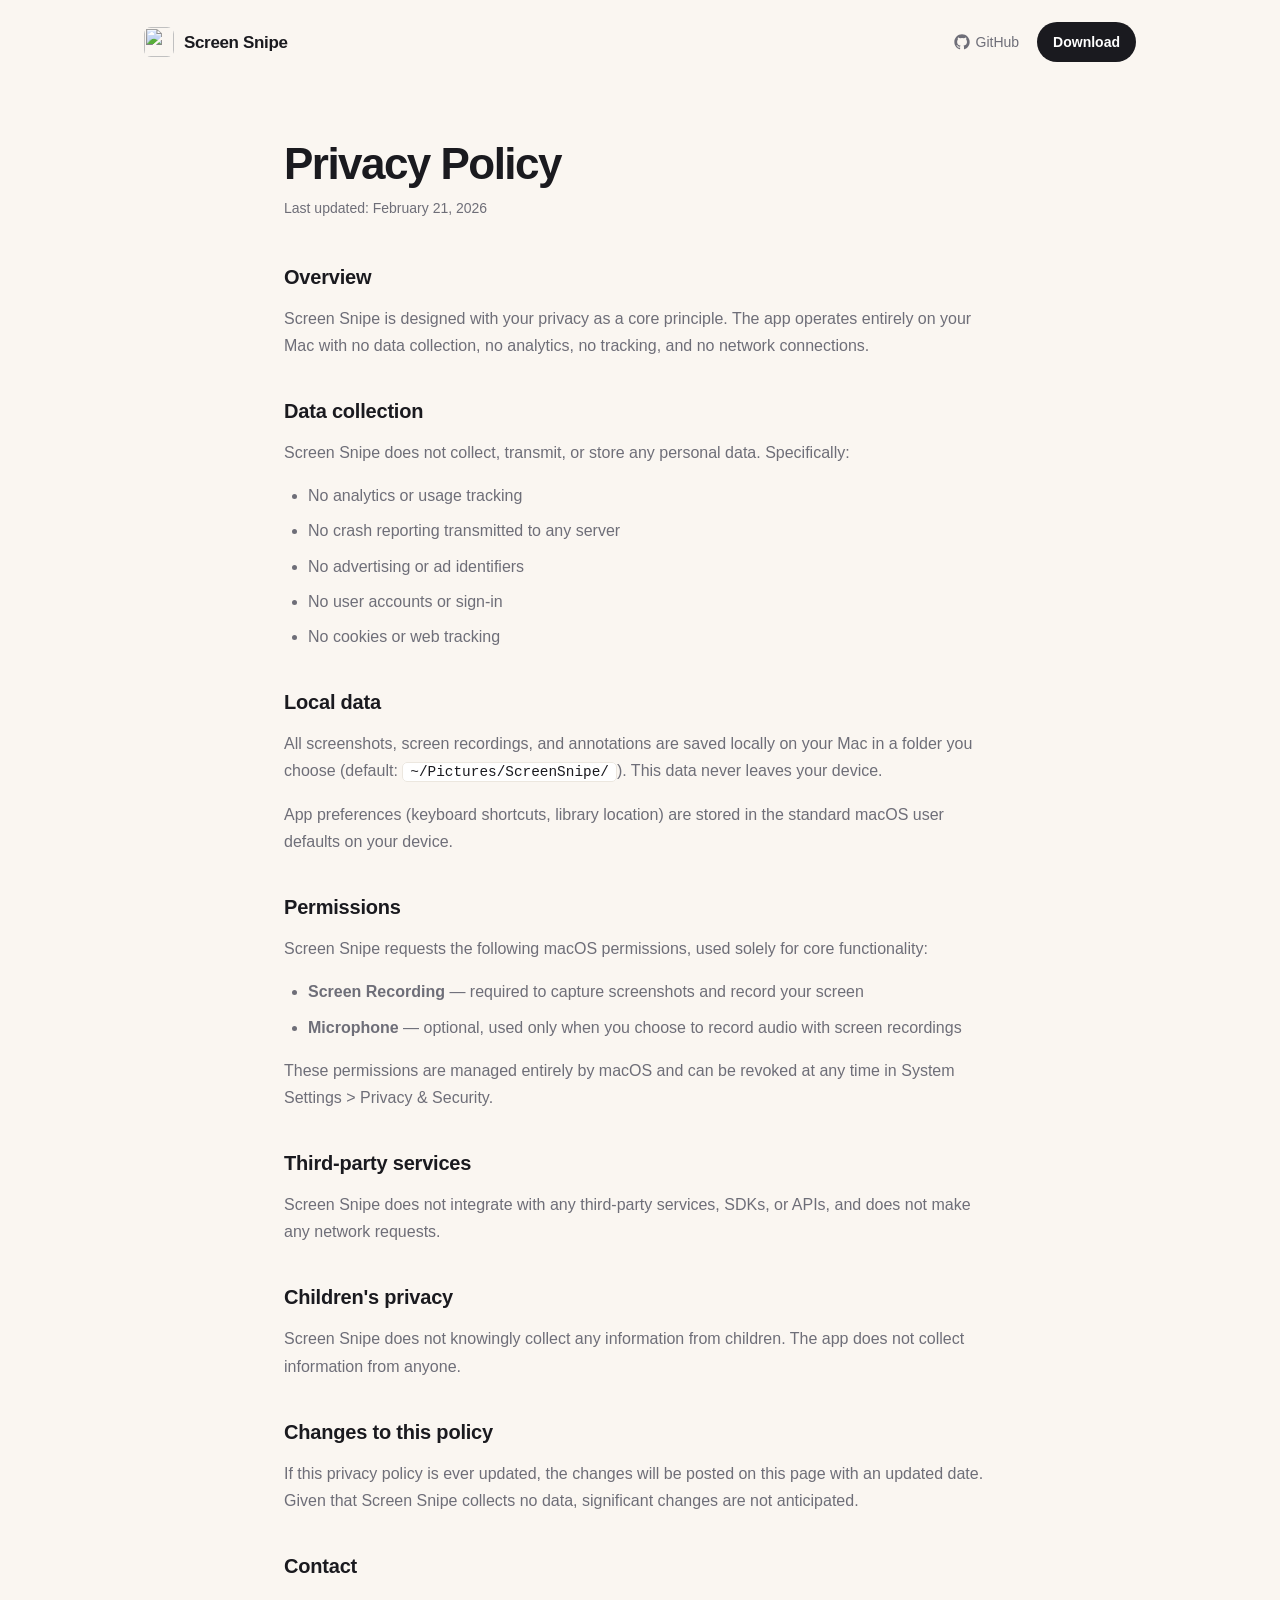
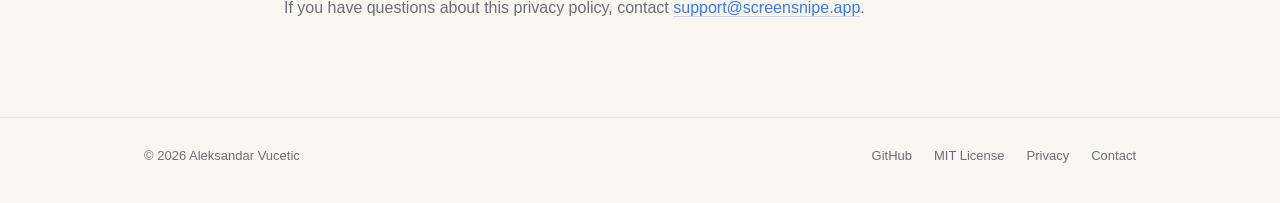
==== docs/privacy.html @ 2110d888 "initial commit" ====
<!DOCTYPE html>
<html lang="en">
<head>
    <meta charset="UTF-8">
    <meta name="viewport" content="width=device-width, initial-scale=1.0">
    <title>Privacy Policy — Screen Snipe</title>
    <meta name="description" content="Screen Snipe privacy policy. No data collection, no analytics, no tracking. Everything stays on your Mac.">
    <meta name="robots" content="index, follow">
    <link rel="canonical" href="https://screensnipe.app/privacy">
    <meta property="og:type" content="website">
    <meta property="og:title" content="Privacy Policy — Screen Snipe">
    <meta property="og:description" content="Screen Snipe privacy policy. No data collection, no analytics, no tracking.">
    <meta property="og:url" content="https://screensnipe.app/privacy">
    <meta name="theme-color" content="#FAF6F1">
    <link rel="icon" type="image/png" href="/favicon.png">
    <link rel="apple-touch-icon" href="/apple-touch-icon.png">
    <style>
        *, *::before, *::after {
            margin: 0;
            padding: 0;
            box-sizing: border-box;
        }

        :root {
            --bg: #FAF6F1;
            --surface: #FFFFFF;
            --text: #1A1A1F;
            --text-muted: #6E6E78;
            --accent: #3B7AED;
            --accent-dark: #2563EB;
            --border: #ECE7DF;
        }

        body {
            font-family: "Inter", -apple-system, BlinkMacSystemFont, "SF Pro Text", "Helvetica Neue", sans-serif;
            background: var(--bg);
            color: var(--text);
            line-height: 1.6;
            -webkit-font-smoothing: antialiased;
            -moz-osx-font-smoothing: grayscale;
        }

        :focus-visible {
            outline: 2px solid var(--accent);
            outline-offset: 3px;
            border-radius: 4px;
        }

        a { color: inherit; }

        .container {
            max-width: 760px;
            margin: 0 auto;
            padding: 0 24px;
        }

        .container-wide {
            max-width: 1040px;
            margin: 0 auto;
            padding: 0 24px;
        }

        header {
            padding: 22px 0;
        }

        header .container-wide {
            display: flex;
            align-items: center;
            justify-content: space-between;
            gap: 12px;
        }

        .logo {
            display: flex;
            align-items: center;
            gap: 10px;
            font-size: 1.0625rem;
            font-weight: 700;
            letter-spacing: -0.02em;
            color: var(--text);
            text-decoration: none;
        }

        .logo img {
            width: 30px;
            height: 30px;
            border-radius: 7px;
        }

        .header-nav {
            display: flex;
            align-items: center;
            gap: 4px;
        }

        .header-link {
            display: inline-flex;
            align-items: center;
            gap: 6px;
            padding: 8px 14px;
            font-size: 0.875rem;
            font-weight: 500;
            color: var(--text-muted);
            background: transparent;
            border-radius: 999px;
            text-decoration: none;
            transition: color 0.15s, background 0.15s;
        }

        .header-link:hover {
            color: var(--text);
            background: rgba(26,26,31,0.05);
        }

        .header-link svg { width: 16px; height: 16px; }

        .header-cta {
            display: inline-flex;
            align-items: center;
            padding: 9px 16px;
            font-size: 0.875rem;
            font-weight: 600;
            color: #fff;
            background: var(--text);
            border-radius: 999px;
            text-decoration: none;
            transition: background 0.15s, transform 0.1s;
        }

        .header-cta:hover { background: #2d2d35; }
        .header-cta:active { transform: translateY(1px); }

        .content {
            padding: 56px 0 80px;
        }

        .content h1 {
            font-size: clamp(2rem, 4vw, 2.75rem);
            font-weight: 800;
            letter-spacing: -0.035em;
            line-height: 1.1;
            margin-bottom: 8px;
        }

        .content .last-updated {
            font-size: 0.875rem;
            color: var(--text-muted);
            margin-bottom: 40px;
        }

        .content h2 {
            font-size: 1.25rem;
            font-weight: 700;
            letter-spacing: -0.01em;
            margin-top: 36px;
            margin-bottom: 12px;
        }

        .content p {
            font-size: 1rem;
            color: var(--text-muted);
            margin-bottom: 16px;
            line-height: 1.7;
        }

        .content ul {
            color: var(--text-muted);
            margin-bottom: 16px;
            padding-left: 24px;
        }

        .content li {
            margin-bottom: 8px;
            line-height: 1.7;
        }

        .content a {
            color: var(--accent);
            text-decoration: none;
            border-bottom: 1px solid rgba(59, 122, 237, 0.3);
        }

        .content a:hover {
            color: var(--accent-dark);
            border-bottom-color: var(--accent-dark);
        }

        .content code {
            background: var(--surface);
            border: 1px solid var(--border);
            border-radius: 5px;
            padding: 1px 7px;
            font-size: 0.9em;
            font-family: ui-monospace, SFMono-Regular, "SF Mono", Menlo, monospace;
            color: var(--text);
        }

        footer {
            padding: 28px 0 36px;
            border-top: 1px solid var(--border);
        }

        footer .container-wide {
            display: flex;
            align-items: center;
            justify-content: space-between;
            gap: 16px;
            flex-wrap: wrap;
        }

        footer p {
            font-size: 0.8125rem;
            color: var(--text-muted);
        }

        footer nav {
            display: flex;
            gap: 22px;
            align-items: center;
        }

        footer a {
            font-size: 0.8125rem;
            color: var(--text-muted);
            text-decoration: none;
            transition: color 0.15s;
        }

        footer a:hover { color: var(--text); }

        @media (max-width: 640px) {
            .content { padding: 40px 0 56px; }
            footer .container-wide { flex-direction: column; gap: 14px; }
            footer nav { flex-wrap: wrap; justify-content: center; gap: 16px; }
        }
    </style>
</head>
<body>
    <header>
        <div class="container-wide">
            <a href="/" class="logo">
                <img src="/apple-touch-icon.png" alt="" width="30" height="30">
                Screen Snipe
            </a>
            <div class="header-nav">
                <a href="https://github.com/vucetica/screensnipe" class="header-link" rel="noopener">
                    <svg viewBox="0 0 24 24" fill="currentColor" aria-hidden="true"><path d="M12 .5C5.65.5.5 5.65.5 12c0 5.08 3.29 9.39 7.86 10.91.58.1.79-.25.79-.55v-2.05c-3.2.7-3.87-1.36-3.87-1.36-.52-1.33-1.28-1.69-1.28-1.69-1.04-.71.08-.7.08-.7 1.16.08 1.77 1.19 1.77 1.19 1.03 1.76 2.7 1.25 3.36.96.1-.74.4-1.25.73-1.54-2.55-.29-5.24-1.28-5.24-5.7 0-1.26.45-2.29 1.19-3.1-.12-.29-.52-1.46.11-3.05 0 0 .97-.31 3.18 1.18a11.04 11.04 0 0 1 5.79 0c2.21-1.49 3.18-1.18 3.18-1.18.63 1.59.23 2.76.11 3.05.74.81 1.19 1.84 1.19 3.1 0 4.43-2.7 5.4-5.27 5.69.41.36.78 1.06.78 2.13v3.16c0 .31.21.66.8.55C20.21 21.39 23.5 17.08 23.5 12 23.5 5.65 18.35.5 12 .5Z"/></svg>
                    GitHub
                </a>
                <a href="/#download" class="header-cta">Download</a>
            </div>
        </div>
    </header>

    <main class="content">
        <div class="container">
            <h1>Privacy Policy</h1>
            <p class="last-updated">Last updated: February 21, 2026</p>

            <h2>Overview</h2>
            <p>Screen Snipe is designed with your privacy as a core principle. The app operates entirely on your Mac with no data collection, no analytics, no tracking, and no network connections.</p>

            <h2>Data collection</h2>
            <p>Screen Snipe does not collect, transmit, or store any personal data. Specifically:</p>
            <ul>
                <li>No analytics or usage tracking</li>
                <li>No crash reporting transmitted to any server</li>
                <li>No advertising or ad identifiers</li>
                <li>No user accounts or sign-in</li>
                <li>No cookies or web tracking</li>
            </ul>

            <h2>Local data</h2>
            <p>All screenshots, screen recordings, and annotations are saved locally on your Mac in a folder you choose (default: <code>~/Pictures/ScreenSnipe/</code>). This data never leaves your device.</p>
            <p>App preferences (keyboard shortcuts, library location) are stored in the standard macOS user defaults on your device.</p>

            <h2>Permissions</h2>
            <p>Screen Snipe requests the following macOS permissions, used solely for core functionality:</p>
            <ul>
                <li><strong>Screen Recording</strong> — required to capture screenshots and record your screen</li>
                <li><strong>Microphone</strong> — optional, used only when you choose to record audio with screen recordings</li>
            </ul>
            <p>These permissions are managed entirely by macOS and can be revoked at any time in System Settings &gt; Privacy &amp; Security.</p>

            <h2>Third-party services</h2>
            <p>Screen Snipe does not integrate with any third-party services, SDKs, or APIs, and does not make any network requests.</p>

            <h2>Children's privacy</h2>
            <p>Screen Snipe does not knowingly collect any information from children. The app does not collect information from anyone.</p>

            <h2>Changes to this policy</h2>
            <p>If this privacy policy is ever updated, the changes will be posted on this page with an updated date. Given that Screen Snipe collects no data, significant changes are not anticipated.</p>

            <h2>Contact</h2>
            <p>If you have questions about this privacy policy, contact <a href="#" id="privacy-contact">support@screensnipe.app</a>.</p>
        </div>
    </main>

    <footer>
        <div class="container-wide">
            <p>© 2026 Aleksandar Vucetic</p>
            <nav>
                <a href="https://github.com/vucetica/screensnipe" rel="noopener">GitHub</a>
                <a href="https://github.com/vucetica/screensnipe/blob/main/LICENSE" rel="noopener">MIT License</a>
                <a href="/privacy">Privacy</a>
                <a href="#" id="contact-link">Contact</a>
            </nav>
        </div>
    </footer>

    <script>
    function setupMailto(id) {
        var el = document.getElementById(id);
        if (!el) return;
        el.addEventListener('click', function(e) {
            e.preventDefault();
            var u = 'support';
            var d = 'screensnipe.app';
            window.location.href = 'mailto:' + u + '@' + d;
        });
    }
    setupMailto('privacy-contact');
    setupMailto('contact-link');
    </script>
</body>
</html>
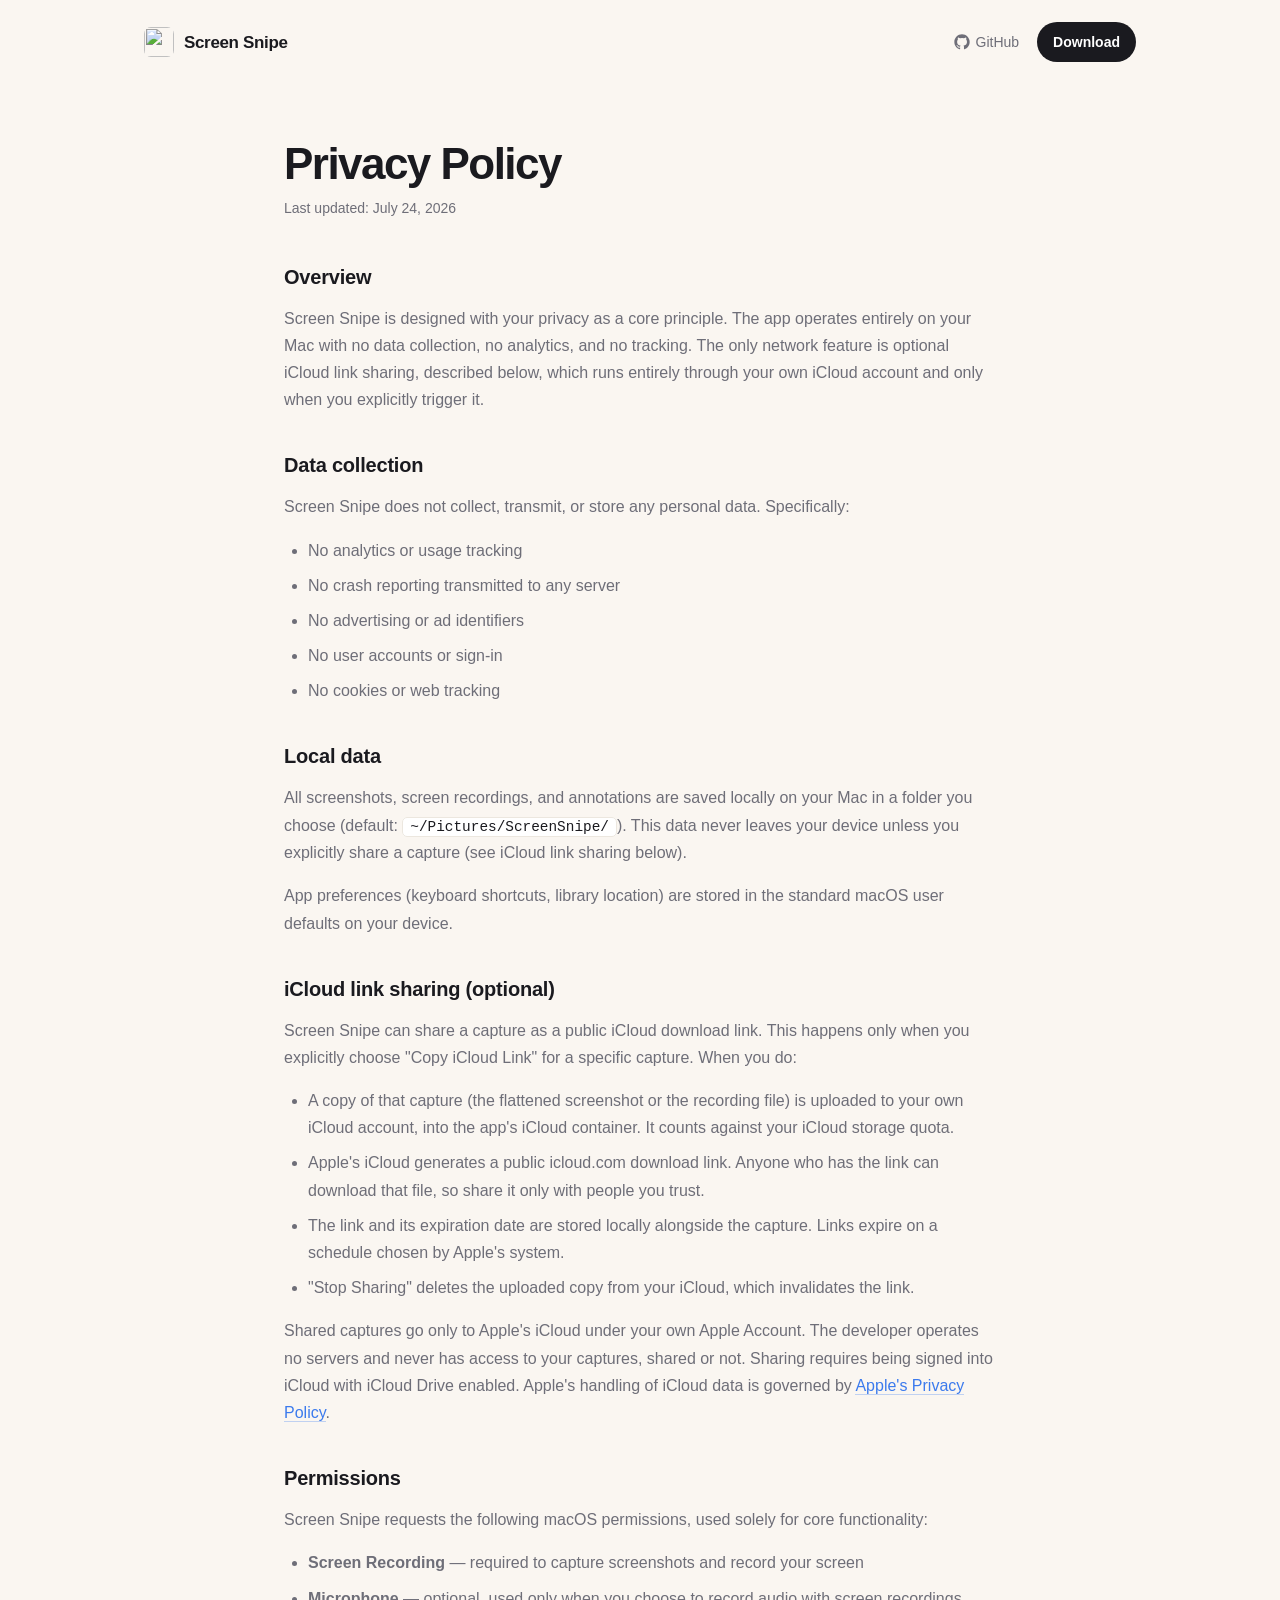
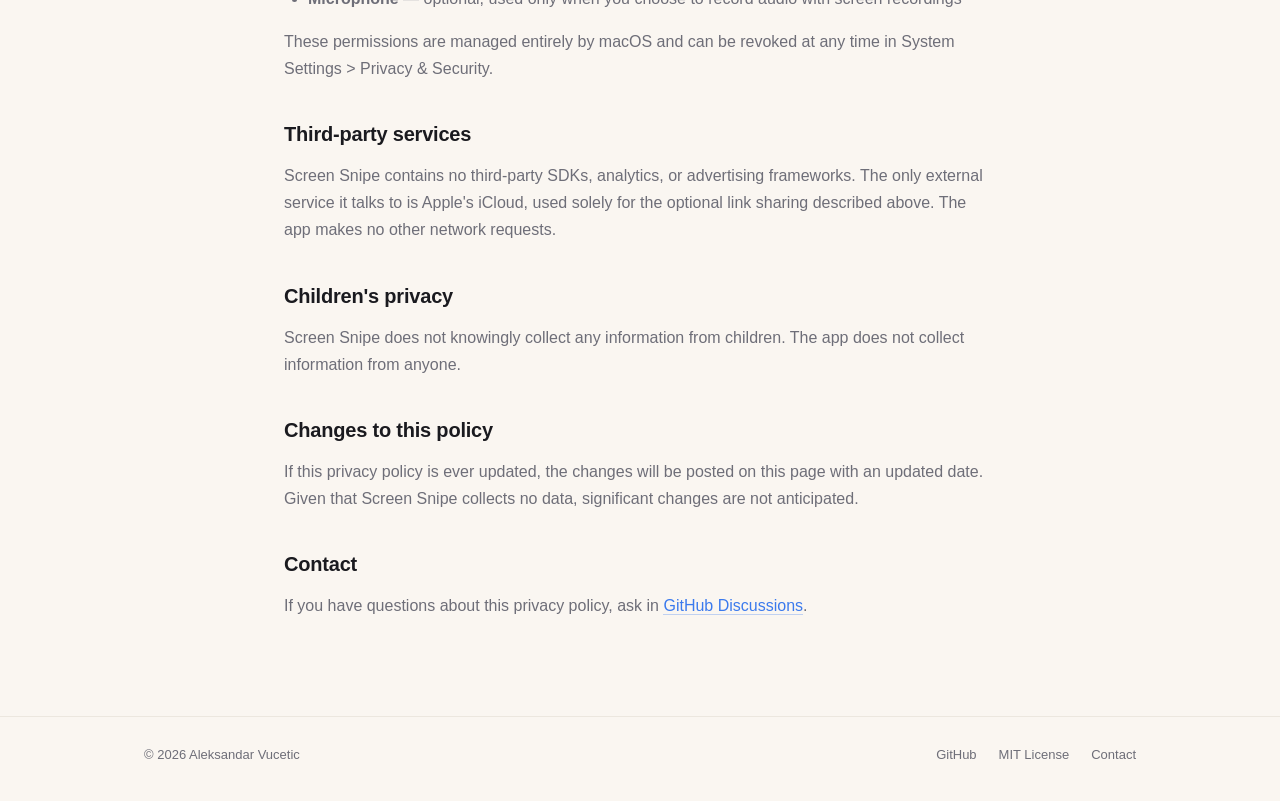
==== commit b7397f1c: "Website refresh: feature cards, working App Store link, no email support Website (docs/): - Remove t" ====
--- a/docs/privacy.html
+++ b/docs/privacy.html
@@ -256,10 +256,10 @@
     <main class="content">
         <div class="container">
             <h1>Privacy Policy</h1>
-            <p class="last-updated">Last updated: February 21, 2026</p>
+            <p class="last-updated">Last updated: July 24, 2026</p>
 
             <h2>Overview</h2>
-            <p>Screen Snipe is designed with your privacy as a core principle. The app operates entirely on your Mac with no data collection, no analytics, no tracking, and no network connections.</p>
+            <p>Screen Snipe is designed with your privacy as a core principle. The app operates entirely on your Mac with no data collection, no analytics, and no tracking. The only network feature is optional iCloud link sharing, described below, which runs entirely through your own iCloud account and only when you explicitly trigger it.</p>
 
             <h2>Data collection</h2>
             <p>Screen Snipe does not collect, transmit, or store any personal data. Specifically:</p>
@@ -272,8 +272,18 @@
             </ul>
 
             <h2>Local data</h2>
-            <p>All screenshots, screen recordings, and annotations are saved locally on your Mac in a folder you choose (default: <code>~/Pictures/ScreenSnipe/</code>). This data never leaves your device.</p>
+            <p>All screenshots, screen recordings, and annotations are saved locally on your Mac in a folder you choose (default: <code>~/Pictures/ScreenSnipe/</code>). This data never leaves your device unless you explicitly share a capture (see iCloud link sharing below).</p>
             <p>App preferences (keyboard shortcuts, library location) are stored in the standard macOS user defaults on your device.</p>
+
+            <h2>iCloud link sharing (optional)</h2>
+            <p>Screen Snipe can share a capture as a public iCloud download link. This happens only when you explicitly choose "Copy iCloud Link" for a specific capture. When you do:</p>
+            <ul>
+                <li>A copy of that capture (the flattened screenshot or the recording file) is uploaded to your own iCloud account, into the app's iCloud container. It counts against your iCloud storage quota.</li>
+                <li>Apple's iCloud generates a public icloud.com download link. Anyone who has the link can download that file, so share it only with people you trust.</li>
+                <li>The link and its expiration date are stored locally alongside the capture. Links expire on a schedule chosen by Apple's system.</li>
+                <li>"Stop Sharing" deletes the uploaded copy from your iCloud, which invalidates the link.</li>
+            </ul>
+            <p>Shared captures go only to Apple's iCloud under your own Apple Account. The developer operates no servers and never has access to your captures, shared or not. Sharing requires being signed into iCloud with iCloud Drive enabled. Apple's handling of iCloud data is governed by <a href="https://www.apple.com/legal/privacy/" rel="noopener">Apple's Privacy Policy</a>.</p>
 
             <h2>Permissions</h2>
             <p>Screen Snipe requests the following macOS permissions, used solely for core functionality:</p>
@@ -284,7 +294,7 @@
             <p>These permissions are managed entirely by macOS and can be revoked at any time in System Settings &gt; Privacy &amp; Security.</p>
 
             <h2>Third-party services</h2>
-            <p>Screen Snipe does not integrate with any third-party services, SDKs, or APIs, and does not make any network requests.</p>
+            <p>Screen Snipe contains no third-party SDKs, analytics, or advertising frameworks. The only external service it talks to is Apple's iCloud, used solely for the optional link sharing described above. The app makes no other network requests.</p>
 
             <h2>Children's privacy</h2>
             <p>Screen Snipe does not knowingly collect any information from children. The app does not collect information from anyone.</p>
@@ -293,7 +303,7 @@
             <p>If this privacy policy is ever updated, the changes will be posted on this page with an updated date. Given that Screen Snipe collects no data, significant changes are not anticipated.</p>
 
             <h2>Contact</h2>
-            <p>If you have questions about this privacy policy, contact <a href="#" id="privacy-contact">support@screensnipe.app</a>.</p>
+            <p>If you have questions about this privacy policy, ask in <a href="https://github.com/vucetica/screensnipe/discussions" rel="noopener">GitHub Discussions</a>.</p>
         </div>
     </main>
 
@@ -303,25 +313,10 @@
             <nav>
                 <a href="https://github.com/vucetica/screensnipe" rel="noopener">GitHub</a>
                 <a href="https://github.com/vucetica/screensnipe/blob/main/LICENSE" rel="noopener">MIT License</a>
-                <a href="/privacy">Privacy</a>
-                <a href="#" id="contact-link">Contact</a>
+                <a href="https://github.com/vucetica/screensnipe/discussions" rel="noopener">Contact</a>
             </nav>
         </div>
     </footer>
 
-    <script>
-    function setupMailto(id) {
-        var el = document.getElementById(id);
-        if (!el) return;
-        el.addEventListener('click', function(e) {
-            e.preventDefault();
-            var u = 'support';
-            var d = 'screensnipe.app';
-            window.location.href = 'mailto:' + u + '@' + d;
-        });
-    }
-    setupMailto('privacy-contact');
-    setupMailto('contact-link');
-    </script>
 </body>
 </html>
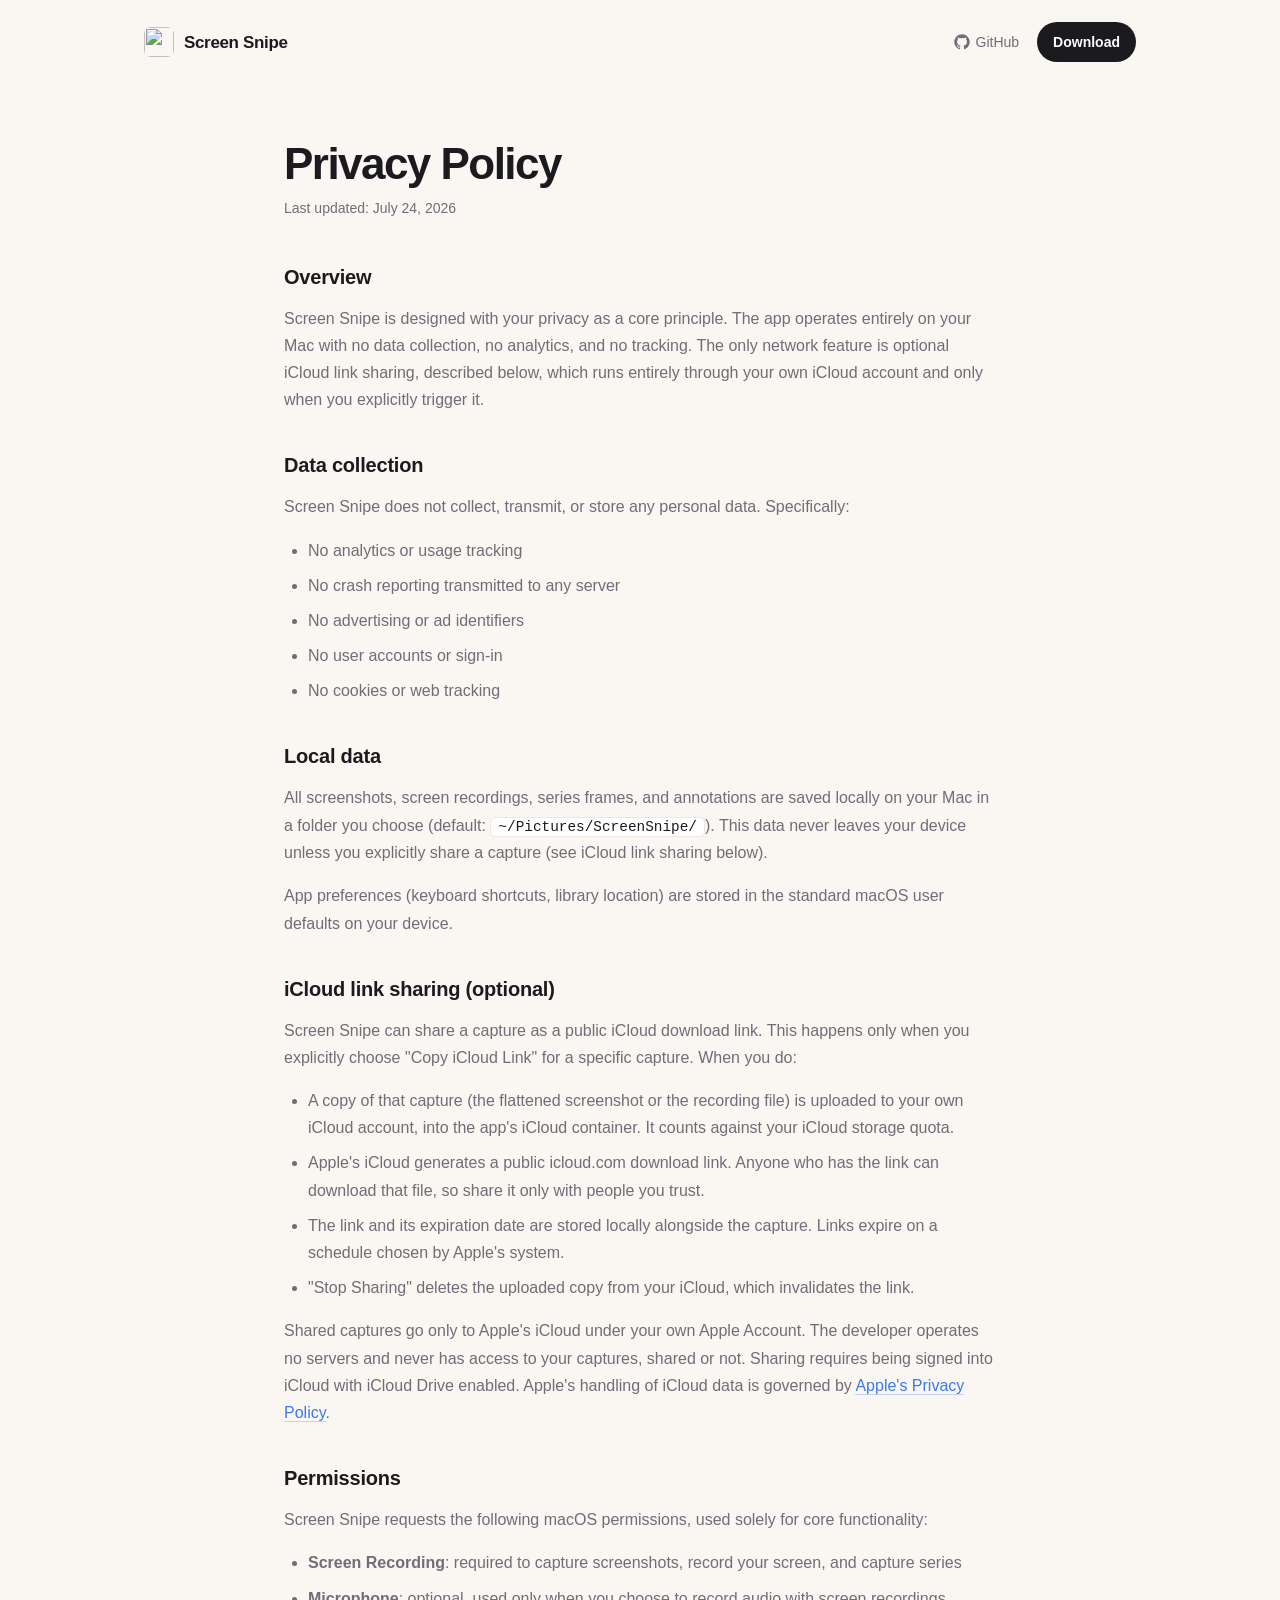
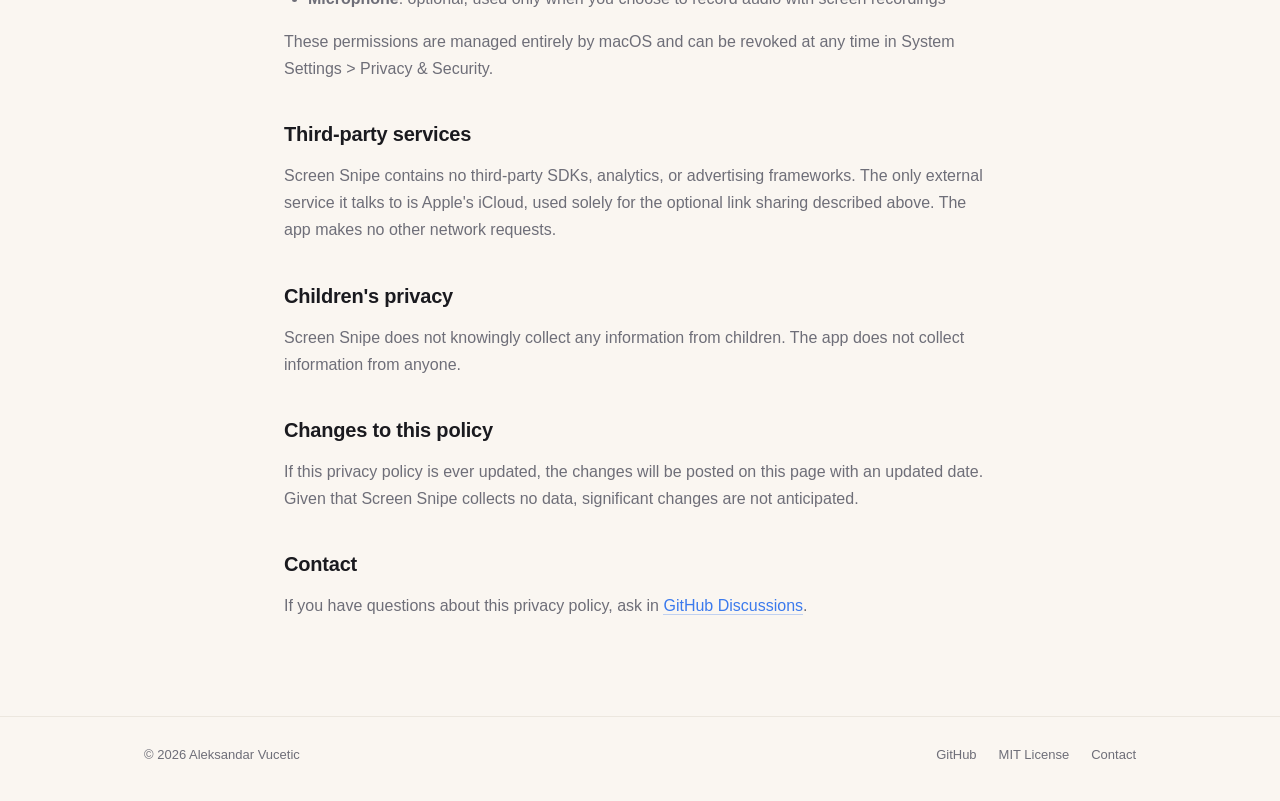
==== commit f6a802de: "Release 1.11.0: series capture mode Screenshots and recordings both produce a single artifact from a" ====
--- a/docs/privacy.html
+++ b/docs/privacy.html
@@ -3,12 +3,12 @@
 <head>
     <meta charset="UTF-8">
     <meta name="viewport" content="width=device-width, initial-scale=1.0">
-    <title>Privacy Policy — Screen Snipe</title>
+    <title>Privacy Policy: Screen Snipe</title>
     <meta name="description" content="Screen Snipe privacy policy. No data collection, no analytics, no tracking. Everything stays on your Mac.">
     <meta name="robots" content="index, follow">
     <link rel="canonical" href="https://screensnipe.app/privacy">
     <meta property="og:type" content="website">
-    <meta property="og:title" content="Privacy Policy — Screen Snipe">
+    <meta property="og:title" content="Privacy Policy: Screen Snipe">
     <meta property="og:description" content="Screen Snipe privacy policy. No data collection, no analytics, no tracking.">
     <meta property="og:url" content="https://screensnipe.app/privacy">
     <meta name="theme-color" content="#FAF6F1">
@@ -272,7 +272,7 @@
             </ul>
 
             <h2>Local data</h2>
-            <p>All screenshots, screen recordings, and annotations are saved locally on your Mac in a folder you choose (default: <code>~/Pictures/ScreenSnipe/</code>). This data never leaves your device unless you explicitly share a capture (see iCloud link sharing below).</p>
+            <p>All screenshots, screen recordings, series frames, and annotations are saved locally on your Mac in a folder you choose (default: <code>~/Pictures/ScreenSnipe/</code>). This data never leaves your device unless you explicitly share a capture (see iCloud link sharing below).</p>
             <p>App preferences (keyboard shortcuts, library location) are stored in the standard macOS user defaults on your device.</p>
 
             <h2>iCloud link sharing (optional)</h2>
@@ -288,8 +288,8 @@
             <h2>Permissions</h2>
             <p>Screen Snipe requests the following macOS permissions, used solely for core functionality:</p>
             <ul>
-                <li><strong>Screen Recording</strong> — required to capture screenshots and record your screen</li>
-                <li><strong>Microphone</strong> — optional, used only when you choose to record audio with screen recordings</li>
+                <li><strong>Screen Recording</strong>: required to capture screenshots, record your screen, and capture series</li>
+                <li><strong>Microphone</strong>: optional, used only when you choose to record audio with screen recordings</li>
             </ul>
             <p>These permissions are managed entirely by macOS and can be revoked at any time in System Settings &gt; Privacy &amp; Security.</p>
 
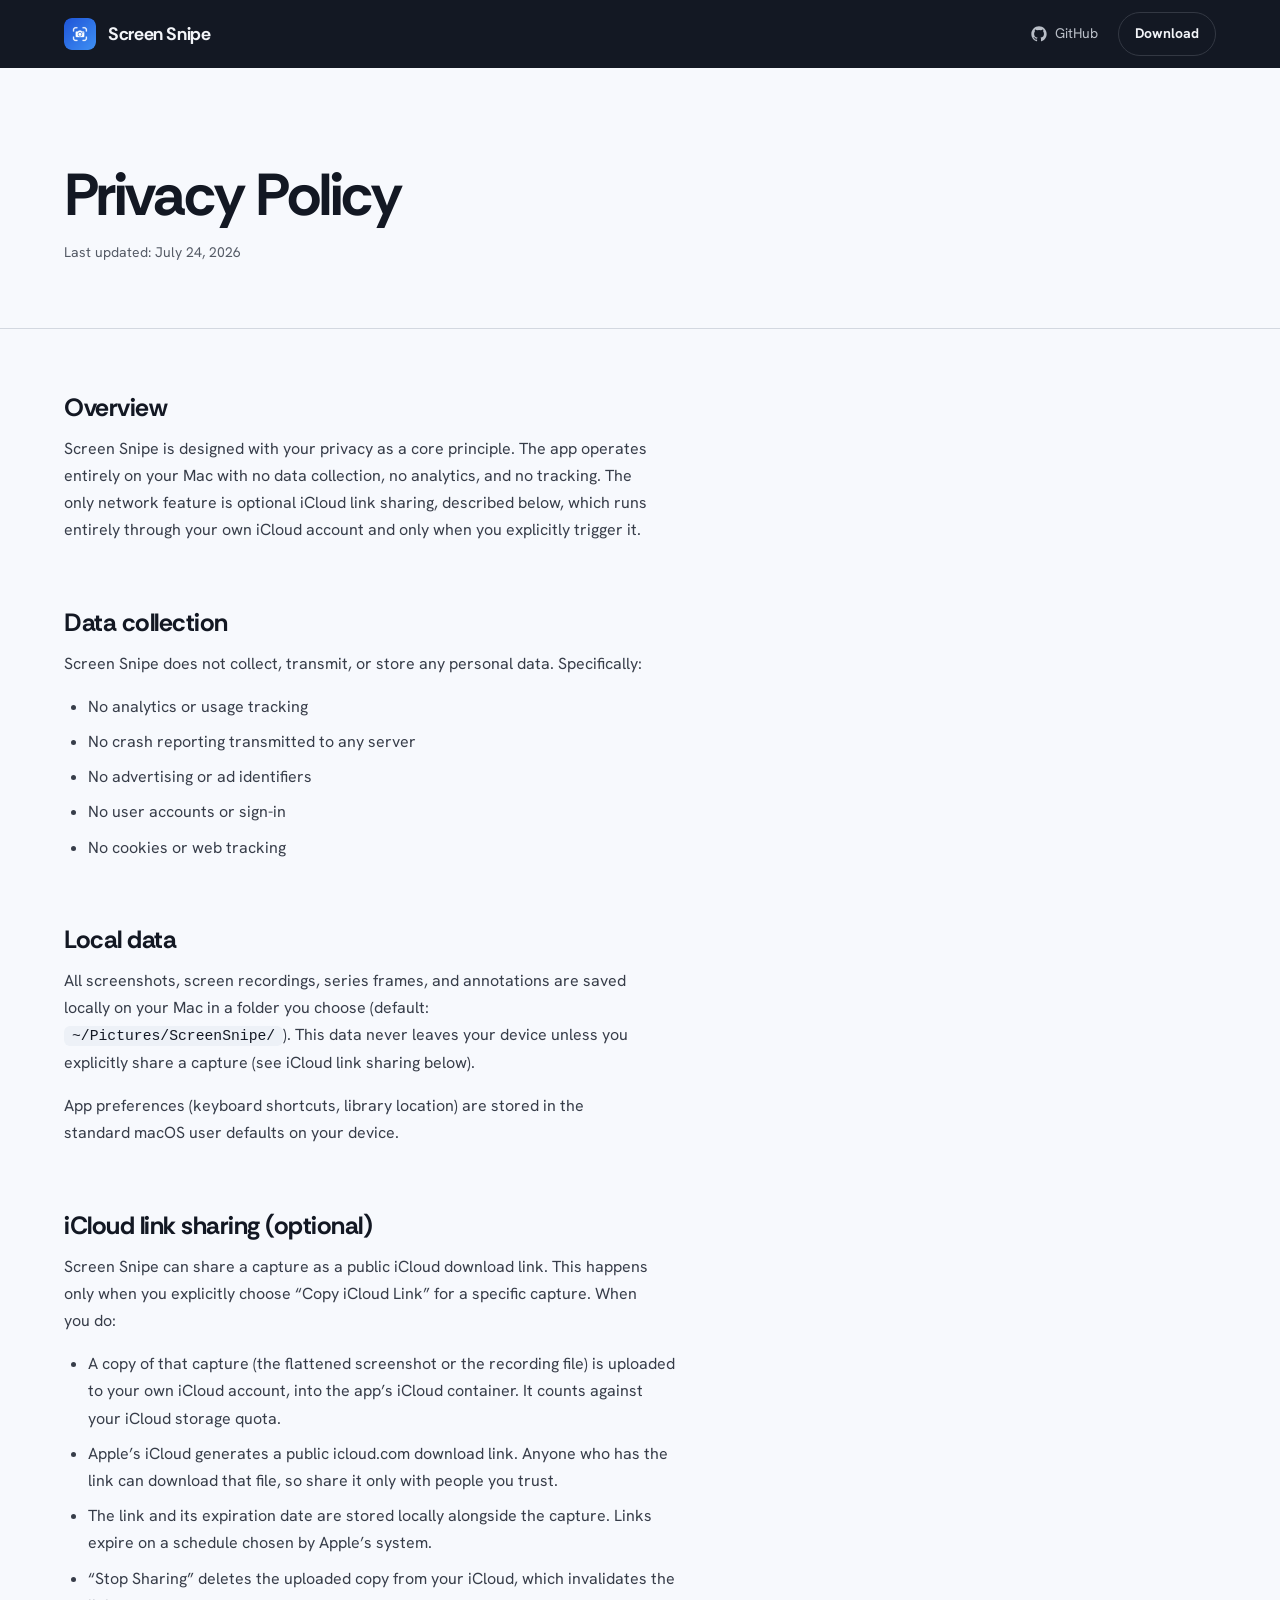
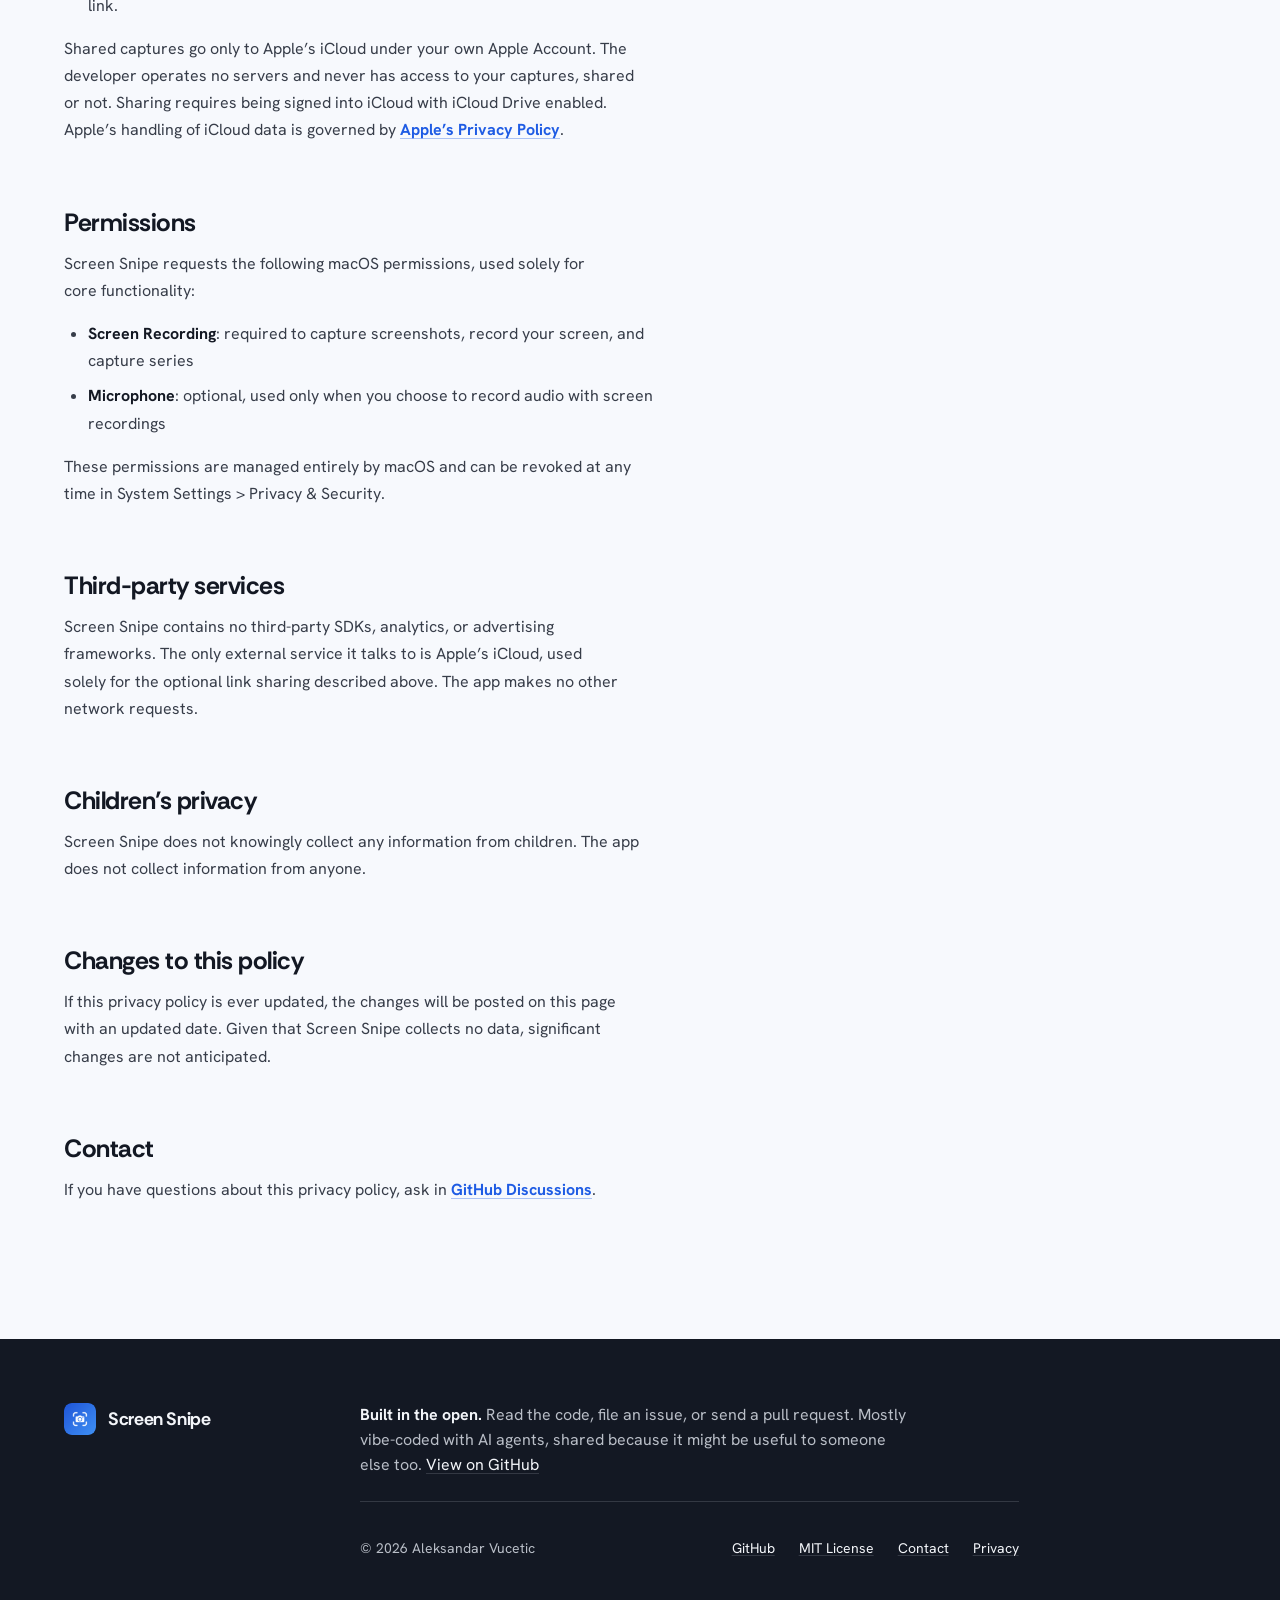
==== commit 50649ba1: "Changed website design." ====
--- a/docs/privacy.html
+++ b/docs/privacy.html
@@ -11,312 +11,112 @@
     <meta property="og:title" content="Privacy Policy: Screen Snipe">
     <meta property="og:description" content="Screen Snipe privacy policy. No data collection, no analytics, no tracking.">
     <meta property="og:url" content="https://screensnipe.app/privacy">
-    <meta name="theme-color" content="#FAF6F1">
+    <meta name="theme-color" content="#1b1f2a">
     <link rel="icon" type="image/png" href="/favicon.png">
     <link rel="apple-touch-icon" href="/apple-touch-icon.png">
-    <style>
-        *, *::before, *::after {
-            margin: 0;
-            padding: 0;
-            box-sizing: border-box;
-        }
-
-        :root {
-            --bg: #FAF6F1;
-            --surface: #FFFFFF;
-            --text: #1A1A1F;
-            --text-muted: #6E6E78;
-            --accent: #3B7AED;
-            --accent-dark: #2563EB;
-            --border: #ECE7DF;
-        }
-
-        body {
-            font-family: "Inter", -apple-system, BlinkMacSystemFont, "SF Pro Text", "Helvetica Neue", sans-serif;
-            background: var(--bg);
-            color: var(--text);
-            line-height: 1.6;
-            -webkit-font-smoothing: antialiased;
-            -moz-osx-font-smoothing: grayscale;
-        }
-
-        :focus-visible {
-            outline: 2px solid var(--accent);
-            outline-offset: 3px;
-            border-radius: 4px;
-        }
-
-        a { color: inherit; }
-
-        .container {
-            max-width: 760px;
-            margin: 0 auto;
-            padding: 0 24px;
-        }
-
-        .container-wide {
-            max-width: 1040px;
-            margin: 0 auto;
-            padding: 0 24px;
-        }
-
-        header {
-            padding: 22px 0;
-        }
-
-        header .container-wide {
-            display: flex;
-            align-items: center;
-            justify-content: space-between;
-            gap: 12px;
-        }
-
-        .logo {
-            display: flex;
-            align-items: center;
-            gap: 10px;
-            font-size: 1.0625rem;
-            font-weight: 700;
-            letter-spacing: -0.02em;
-            color: var(--text);
-            text-decoration: none;
-        }
-
-        .logo img {
-            width: 30px;
-            height: 30px;
-            border-radius: 7px;
-        }
-
-        .header-nav {
-            display: flex;
-            align-items: center;
-            gap: 4px;
-        }
-
-        .header-link {
-            display: inline-flex;
-            align-items: center;
-            gap: 6px;
-            padding: 8px 14px;
-            font-size: 0.875rem;
-            font-weight: 500;
-            color: var(--text-muted);
-            background: transparent;
-            border-radius: 999px;
-            text-decoration: none;
-            transition: color 0.15s, background 0.15s;
-        }
-
-        .header-link:hover {
-            color: var(--text);
-            background: rgba(26,26,31,0.05);
-        }
-
-        .header-link svg { width: 16px; height: 16px; }
-
-        .header-cta {
-            display: inline-flex;
-            align-items: center;
-            padding: 9px 16px;
-            font-size: 0.875rem;
-            font-weight: 600;
-            color: #fff;
-            background: var(--text);
-            border-radius: 999px;
-            text-decoration: none;
-            transition: background 0.15s, transform 0.1s;
-        }
-
-        .header-cta:hover { background: #2d2d35; }
-        .header-cta:active { transform: translateY(1px); }
-
-        .content {
-            padding: 56px 0 80px;
-        }
-
-        .content h1 {
-            font-size: clamp(2rem, 4vw, 2.75rem);
-            font-weight: 800;
-            letter-spacing: -0.035em;
-            line-height: 1.1;
-            margin-bottom: 8px;
-        }
-
-        .content .last-updated {
-            font-size: 0.875rem;
-            color: var(--text-muted);
-            margin-bottom: 40px;
-        }
-
-        .content h2 {
-            font-size: 1.25rem;
-            font-weight: 700;
-            letter-spacing: -0.01em;
-            margin-top: 36px;
-            margin-bottom: 12px;
-        }
-
-        .content p {
-            font-size: 1rem;
-            color: var(--text-muted);
-            margin-bottom: 16px;
-            line-height: 1.7;
-        }
-
-        .content ul {
-            color: var(--text-muted);
-            margin-bottom: 16px;
-            padding-left: 24px;
-        }
-
-        .content li {
-            margin-bottom: 8px;
-            line-height: 1.7;
-        }
-
-        .content a {
-            color: var(--accent);
-            text-decoration: none;
-            border-bottom: 1px solid rgba(59, 122, 237, 0.3);
-        }
-
-        .content a:hover {
-            color: var(--accent-dark);
-            border-bottom-color: var(--accent-dark);
-        }
-
-        .content code {
-            background: var(--surface);
-            border: 1px solid var(--border);
-            border-radius: 5px;
-            padding: 1px 7px;
-            font-size: 0.9em;
-            font-family: ui-monospace, SFMono-Regular, "SF Mono", Menlo, monospace;
-            color: var(--text);
-        }
-
-        footer {
-            padding: 28px 0 36px;
-            border-top: 1px solid var(--border);
-        }
-
-        footer .container-wide {
-            display: flex;
-            align-items: center;
-            justify-content: space-between;
-            gap: 16px;
-            flex-wrap: wrap;
-        }
-
-        footer p {
-            font-size: 0.8125rem;
-            color: var(--text-muted);
-        }
-
-        footer nav {
-            display: flex;
-            gap: 22px;
-            align-items: center;
-        }
-
-        footer a {
-            font-size: 0.8125rem;
-            color: var(--text-muted);
-            text-decoration: none;
-            transition: color 0.15s;
-        }
-
-        footer a:hover { color: var(--text); }
-
-        @media (max-width: 640px) {
-            .content { padding: 40px 0 56px; }
-            footer .container-wide { flex-direction: column; gap: 14px; }
-            footer nav { flex-wrap: wrap; justify-content: center; gap: 16px; }
-        }
-    </style>
+    <link rel="preconnect" href="https://fonts.googleapis.com">
+    <link rel="preconnect" href="https://fonts.gstatic.com" crossorigin>
+    <link rel="stylesheet" href="https://fonts.googleapis.com/css2?family=Hanken+Grotesk:wght@400;700&family=Rethink+Sans:wght@700&display=swap">
+    <link rel="stylesheet" href="site.css">
 </head>
 <body>
-    <header>
-        <div class="container-wide">
-            <a href="/" class="logo">
-                <img src="/apple-touch-icon.png" alt="" width="30" height="30">
+    <a class="skip" href="#main">Skip to content</a>
+
+    <header class="slab">
+        <div class="container slab__bar">
+            <a href="/" class="wordmark" aria-label="Screen Snipe home">
+                <img src="apple-touch-icon.png" alt="" width="32" height="32">
                 Screen Snipe
             </a>
-            <div class="header-nav">
-                <a href="https://github.com/vucetica/screensnipe" class="header-link" rel="noopener">
+            <nav class="slab__links" aria-label="Main">
+                <a href="https://github.com/vucetica/screensnipe" class="slab__link" rel="noopener">
                     <svg viewBox="0 0 24 24" fill="currentColor" aria-hidden="true"><path d="M12 .5C5.65.5.5 5.65.5 12c0 5.08 3.29 9.39 7.86 10.91.58.1.79-.25.79-.55v-2.05c-3.2.7-3.87-1.36-3.87-1.36-.52-1.33-1.28-1.69-1.28-1.69-1.04-.71.08-.7.08-.7 1.16.08 1.77 1.19 1.77 1.19 1.03 1.76 2.7 1.25 3.36.96.1-.74.4-1.25.73-1.54-2.55-.29-5.24-1.28-5.24-5.7 0-1.26.45-2.29 1.19-3.1-.12-.29-.52-1.46.11-3.05 0 0 .97-.31 3.18 1.18a11.04 11.04 0 0 1 5.79 0c2.21-1.49 3.18-1.18 3.18-1.18.63 1.59.23 2.76.11 3.05.74.81 1.19 1.84 1.19 3.1 0 4.43-2.7 5.4-5.27 5.69.41.36.78 1.06.78 2.13v3.16c0 .31.21.66.8.55C20.21 21.39 23.5 17.08 23.5 12 23.5 5.65 18.35.5 12 .5Z"/></svg>
-                    GitHub
+                    <span>GitHub</span>
                 </a>
-                <a href="/#download" class="header-cta">Download</a>
-            </div>
+                <a href="/#download" class="slab__action">Download</a>
+            </nav>
         </div>
     </header>
 
-    <main class="content">
-        <div class="container">
-            <h1>Privacy Policy</h1>
-            <p class="last-updated">Last updated: July 24, 2026</p>
+    <main id="main">
+        <div class="doc-head">
+            <div class="container">
+                <h1>Privacy Policy</h1>
+                <p class="note last-updated">Last updated: July 24, 2026</p>
+            </div>
+        </div>
 
-            <h2>Overview</h2>
-            <p>Screen Snipe is designed with your privacy as a core principle. The app operates entirely on your Mac with no data collection, no analytics, and no tracking. The only network feature is optional iCloud link sharing, described below, which runs entirely through your own iCloud account and only when you explicitly trigger it.</p>
+        <div class="doc content">
+            <div class="container">
+                <div class="doc__body">
+                    <h2>Overview</h2>
+                    <p>Screen Snipe is designed with your privacy as a core principle. The app operates entirely on your Mac with no data collection, no analytics, and no tracking. The only network feature is optional iCloud link sharing, described below, which runs entirely through your own iCloud account and only when you explicitly trigger it.</p>
 
-            <h2>Data collection</h2>
-            <p>Screen Snipe does not collect, transmit, or store any personal data. Specifically:</p>
-            <ul>
-                <li>No analytics or usage tracking</li>
-                <li>No crash reporting transmitted to any server</li>
-                <li>No advertising or ad identifiers</li>
-                <li>No user accounts or sign-in</li>
-                <li>No cookies or web tracking</li>
-            </ul>
+                    <h2>Data collection</h2>
+                    <p>Screen Snipe does not collect, transmit, or store any personal data. Specifically:</p>
+                    <ul>
+                        <li>No analytics or usage tracking</li>
+                        <li>No crash reporting transmitted to any server</li>
+                        <li>No advertising or ad identifiers</li>
+                        <li>No user accounts or sign-in</li>
+                        <li>No cookies or web tracking</li>
+                    </ul>
 
-            <h2>Local data</h2>
-            <p>All screenshots, screen recordings, series frames, and annotations are saved locally on your Mac in a folder you choose (default: <code>~/Pictures/ScreenSnipe/</code>). This data never leaves your device unless you explicitly share a capture (see iCloud link sharing below).</p>
-            <p>App preferences (keyboard shortcuts, library location) are stored in the standard macOS user defaults on your device.</p>
+                    <h2>Local data</h2>
+                    <p>All screenshots, screen recordings, series frames, and annotations are saved locally on your Mac in a folder you choose (default: <code>~/Pictures/ScreenSnipe/</code>). This data never leaves your device unless you explicitly share a capture (see iCloud link sharing below).</p>
+                    <p>App preferences (keyboard shortcuts, library location) are stored in the standard macOS user defaults on your device.</p>
 
-            <h2>iCloud link sharing (optional)</h2>
-            <p>Screen Snipe can share a capture as a public iCloud download link. This happens only when you explicitly choose "Copy iCloud Link" for a specific capture. When you do:</p>
-            <ul>
-                <li>A copy of that capture (the flattened screenshot or the recording file) is uploaded to your own iCloud account, into the app's iCloud container. It counts against your iCloud storage quota.</li>
-                <li>Apple's iCloud generates a public icloud.com download link. Anyone who has the link can download that file, so share it only with people you trust.</li>
-                <li>The link and its expiration date are stored locally alongside the capture. Links expire on a schedule chosen by Apple's system.</li>
-                <li>"Stop Sharing" deletes the uploaded copy from your iCloud, which invalidates the link.</li>
-            </ul>
-            <p>Shared captures go only to Apple's iCloud under your own Apple Account. The developer operates no servers and never has access to your captures, shared or not. Sharing requires being signed into iCloud with iCloud Drive enabled. Apple's handling of iCloud data is governed by <a href="https://www.apple.com/legal/privacy/" rel="noopener">Apple's Privacy Policy</a>.</p>
+                    <h2>iCloud link sharing (optional)</h2>
+                    <p>Screen Snipe can share a capture as a public iCloud download link. This happens only when you explicitly choose “Copy iCloud Link” for a specific capture. When you do:</p>
+                    <ul>
+                        <li>A copy of that capture (the flattened screenshot or the recording file) is uploaded to your own iCloud account, into the app’s iCloud container. It counts against your iCloud storage quota.</li>
+                        <li>Apple’s iCloud generates a public icloud.com download link. Anyone who has the link can download that file, so share it only with people you trust.</li>
+                        <li>The link and its expiration date are stored locally alongside the capture. Links expire on a schedule chosen by Apple’s system.</li>
+                        <li>“Stop Sharing” deletes the uploaded copy from your iCloud, which invalidates the link.</li>
+                    </ul>
+                    <p>Shared captures go only to Apple’s iCloud under your own Apple Account. The developer operates no servers and never has access to your captures, shared or not. Sharing requires being signed into iCloud with iCloud Drive enabled. Apple’s handling of iCloud data is governed by <a class="text-link" href="https://www.apple.com/legal/privacy/" rel="noopener">Apple’s Privacy Policy</a>.</p>
 
-            <h2>Permissions</h2>
-            <p>Screen Snipe requests the following macOS permissions, used solely for core functionality:</p>
-            <ul>
-                <li><strong>Screen Recording</strong>: required to capture screenshots, record your screen, and capture series</li>
-                <li><strong>Microphone</strong>: optional, used only when you choose to record audio with screen recordings</li>
-            </ul>
-            <p>These permissions are managed entirely by macOS and can be revoked at any time in System Settings &gt; Privacy &amp; Security.</p>
+                    <h2>Permissions</h2>
+                    <p>Screen Snipe requests the following macOS permissions, used solely for core functionality:</p>
+                    <ul>
+                        <li><strong>Screen Recording</strong>: required to capture screenshots, record your screen, and capture series</li>
+                        <li><strong>Microphone</strong>: optional, used only when you choose to record audio with screen recordings</li>
+                    </ul>
+                    <p>These permissions are managed entirely by macOS and can be revoked at any time in System Settings &gt; Privacy &amp; Security.</p>
 
-            <h2>Third-party services</h2>
-            <p>Screen Snipe contains no third-party SDKs, analytics, or advertising frameworks. The only external service it talks to is Apple's iCloud, used solely for the optional link sharing described above. The app makes no other network requests.</p>
+                    <h2>Third-party services</h2>
+                    <p>Screen Snipe contains no third-party SDKs, analytics, or advertising frameworks. The only external service it talks to is Apple’s iCloud, used solely for the optional link sharing described above. The app makes no other network requests.</p>
 
-            <h2>Children's privacy</h2>
-            <p>Screen Snipe does not knowingly collect any information from children. The app does not collect information from anyone.</p>
+                    <h2>Children’s privacy</h2>
+                    <p>Screen Snipe does not knowingly collect any information from children. The app does not collect information from anyone.</p>
 
-            <h2>Changes to this policy</h2>
-            <p>If this privacy policy is ever updated, the changes will be posted on this page with an updated date. Given that Screen Snipe collects no data, significant changes are not anticipated.</p>
+                    <h2>Changes to this policy</h2>
+                    <p>If this privacy policy is ever updated, the changes will be posted on this page with an updated date. Given that Screen Snipe collects no data, significant changes are not anticipated.</p>
 
-            <h2>Contact</h2>
-            <p>If you have questions about this privacy policy, ask in <a href="https://github.com/vucetica/screensnipe/discussions" rel="noopener">GitHub Discussions</a>.</p>
+                    <h2>Contact</h2>
+                    <p>If you have questions about this privacy policy, ask in <a class="text-link" href="https://github.com/vucetica/screensnipe/discussions" rel="noopener">GitHub Discussions</a>.</p>
+                </div>
+            </div>
         </div>
     </main>
 
-    <footer>
-        <div class="container-wide">
-            <p>© 2026 Aleksandar Vucetic</p>
-            <nav>
-                <a href="https://github.com/vucetica/screensnipe" rel="noopener">GitHub</a>
-                <a href="https://github.com/vucetica/screensnipe/blob/main/LICENSE" rel="noopener">MIT License</a>
-                <a href="https://github.com/vucetica/screensnipe/discussions" rel="noopener">Contact</a>
-            </nav>
+    <footer class="colophon">
+        <div class="container grid colophon__grid">
+            <a href="/" class="wordmark" aria-label="Screen Snipe home">
+                <img src="apple-touch-icon.png" alt="" width="32" height="32" loading="lazy">
+                Screen Snipe
+            </a>
+            <div class="colophon__body">
+                <p><strong>Built in the open.</strong> Read the code, file an issue, or send a pull request. Mostly vibe-coded with AI agents, shared because it might be useful to someone else too. <a href="https://github.com/vucetica/screensnipe" rel="noopener">View on GitHub</a></p>
+                <ul class="colophon__links">
+                    <li>© 2026 Aleksandar Vucetic</li>
+                    <li><a href="https://github.com/vucetica/screensnipe" rel="noopener">GitHub</a></li>
+                    <li><a href="https://github.com/vucetica/screensnipe/blob/main/LICENSE" rel="noopener">MIT License</a></li>
+                    <li><a href="https://github.com/vucetica/screensnipe/discussions" rel="noopener">Contact</a></li>
+                    <li><a href="privacy.html" aria-current="page">Privacy</a></li>
+                </ul>
+            </div>
         </div>
     </footer>
-
 </body>
 </html>
--- a/docs/site.css
+++ b/docs/site.css
@@ -0,0 +1,742 @@
+/* Hallmark · shape: Narrative Workflow (/), Long Document (/privacy) · genre: modern-minimal · theme: brand · redesign: full · draw: a1f2a1 · job: try
+ * paper: oklch(98.2% 0.005 262) · accent: oklch(52.5% 0.215 263) · display: Rethink Sans · body: Hanken Grotesk · hero: Banner (/), Banner (/privacy) · nav: slab · footer: colophon block · signature: the real menu bar menu, switched between Capture, Record and Series
+ * axes: light/grotesk-sans/chromatic-blue · posture: Restrained · contrast: pass · fold: pass · imagery: screenshots 5 (distribution/screenshots, cropped), product sample in editor slot · v2.0.0 */
+/* Hallmark · pre-emit critique: P4 H4 E4 S5 R4 V4 · weakest: P, a workflow order is a mild argument; each stage shows a real screen or a real list so the order carries proof */
+/* Hallmark · waive 84 · the editor slot holds a built sample over a real Settings capture · the only editor screenshot annotates a third-party marketing page, so the owner retakes it */
+/* Hallmark · waive 44c · Banner hero, the Capture stage starts above the fold on purpose · the menu bar screenshot is the signature and should show on the first screen */
+/* Hallmark · waive 77 · /privacy is a Long Document, a 68ch prose column under a short head · the policy is legal text read top to bottom, so it keeps the reading measure */
+/* Hallmark · waive 78 · /privacy is a Long Document whose heads are inline at the title size · the policy sections are clauses of one text, not landing sections */
+/* Hallmark · reworded "Annotate" to "2. Annotate", "Share" to "4. Share" · the Narrative Workflow numbers each stage inside its heading */
+/* Hallmark · reworded "Native & fast" to "Native & fast." and "Private by default" to "Private by default." · each now heads a full sentence, so it takes a full stop */
+/* Hallmark · reworded "macOS 14+ · No account, no tracking, no IAPs." to "Needs macOS 14 or later. No account, no tracking, no in-app purchases." · 63 names the middle-dot string */
+/* Hallmark · dropped Capture, Record, Series · these h3s inside the switcher repeated the tab labels, which now name each panel in the real menu's words */
+/* Hallmark · reworded "14+" to "14 or later" · 63 names the middle-dot meta string the figure sat in */
+/* Hallmark · reworded "Children's privacy" to "Children’s privacy" · typographic apostrophe only, the policy wording is unchanged */
+/* Hallmark · hero-review: fix · 5 findings · 3 resolved 1 partial 1 answered (the nav Download is kept wiring) */
+/* Hallmark · finish-review: subagent · 1 recapture, then fix · 6 findings · 6 resolved · gap: Record and Series sit behind tabs */
+@import url("./tokens.css");
+@import url("./base.css");
+
+/* ---------- Shared pieces ---------- */
+
+.grid {
+    display: grid;
+    grid-template-columns: repeat(12, minmax(0, 1fr));
+    column-gap: var(--gap-columns);
+}
+
+.skip {
+    position: absolute;
+    left: var(--space-md);
+    top: calc(-1 * var(--space-3xl));
+    z-index: var(--z-toast);
+    padding: var(--space-xs) var(--space-md);
+    background: var(--color-paper);
+    color: var(--color-ink);
+    border-radius: var(--radius-input);
+}
+.skip:focus-visible {
+    top: var(--space-xs);
+}
+
+.btn {
+    display: inline-flex;
+    align-items: center;
+    gap: var(--space-xs);
+    min-height: 48px;
+    padding: 0 var(--space-lg);
+    border: 1px solid var(--color-accent);
+    border-radius: var(--radius-pill);
+    background: var(--color-accent);
+    color: var(--color-accent-ink);
+    font: 700 var(--text-md) / 1 var(--font-body);
+    white-space: nowrap;
+    text-decoration: none;
+    cursor: pointer;
+    transition:
+        background-color var(--dur-short) var(--ease-out),
+        border-color var(--dur-short) var(--ease-out),
+        transform var(--dur-micro) var(--ease-out);
+}
+.btn svg {
+    width: 20px;
+    height: 20px;
+    flex-shrink: 0;
+}
+.btn:hover {
+    background: var(--color-accent-2);
+    border-color: var(--color-accent-2);
+}
+.btn:active {
+    transform: translateY(1px);
+}
+.btn:focus-visible {
+    outline: 2px solid var(--color-focus);
+    outline-offset: 3px;
+}
+.btn[aria-disabled="true"] {
+    opacity: 0.55;
+    cursor: not-allowed;
+    transform: none;
+}
+.btn--quiet {
+    background: transparent;
+    color: var(--color-ink);
+    border-color: var(--color-rule);
+}
+.btn--quiet:hover {
+    background: var(--color-paper-2);
+    border-color: var(--color-muted);
+}
+
+.text-link {
+    color: var(--color-accent);
+    font-weight: 700;
+    text-decoration: underline;
+    text-decoration-color: color-mix(in oklab, var(--color-accent) 35%, transparent);
+    transition: text-decoration-color var(--dur-short) var(--ease-out);
+}
+.text-link:hover {
+    text-decoration-color: var(--color-accent);
+}
+.text-link:active {
+    color: var(--color-accent-2);
+}
+.text-link:focus-visible {
+    outline: 2px solid var(--color-focus);
+    outline-offset: 2px;
+    border-radius: 2px;
+}
+
+.note {
+    font-size: var(--text-sm);
+    color: var(--color-muted);
+}
+
+/* A product capture: the screen itself, no drawn chrome around it */
+.shot {
+    margin: 0;
+    border-radius: var(--radius-card);
+    outline: 1px solid color-mix(in oklab, var(--color-ink) 8%, transparent);
+    outline-offset: -1px;
+}
+.shot--menu {
+    aspect-ratio: 920 / 490;
+}
+.shot--window {
+    aspect-ratio: 800 / 760;
+}
+.shot--crop {
+    aspect-ratio: 800 / 560;
+}
+
+/* ---------- Nav: the slab ---------- */
+
+.slab {
+    background: var(--color-ink);
+    color: var(--color-on-ink);
+}
+.slab__bar {
+    display: flex;
+    align-items: center;
+    justify-content: space-between;
+    gap: var(--space-md);
+    min-height: 68px;
+}
+.wordmark {
+    display: inline-flex;
+    align-items: center;
+    gap: var(--space-sm);
+    color: var(--color-on-ink);
+    font: 700 1.125rem / 1 var(--font-display);
+    letter-spacing: -0.02em;
+    text-decoration: none;
+    border-radius: var(--radius-input);
+}
+.wordmark img {
+    width: 32px;
+    height: 32px;
+    border-radius: 8px;
+}
+.wordmark:hover {
+    color: var(--color-on-ink-2);
+}
+.wordmark:focus-visible,
+.slab__link:focus-visible,
+.slab__action:focus-visible {
+    outline: 2px solid var(--color-focus-on-ink);
+    outline-offset: 3px;
+}
+.slab__links {
+    display: flex;
+    align-items: center;
+    gap: var(--space-xs);
+}
+.slab__link {
+    display: inline-flex;
+    align-items: center;
+    gap: var(--space-xs);
+    min-height: 44px;
+    padding: 0 var(--space-sm);
+    color: var(--color-on-ink-2);
+    font-size: var(--text-sm);
+    text-decoration: none;
+    border-radius: var(--radius-pill);
+    transition: color var(--dur-short) var(--ease-out);
+}
+.slab__link svg {
+    width: 16px;
+    height: 16px;
+}
+.slab__link:hover {
+    color: var(--color-on-ink);
+}
+.slab__action {
+    display: inline-flex;
+    align-items: center;
+    min-height: 44px;
+    padding: 0 var(--space-md);
+    border: 1px solid var(--color-ink-rule);
+    border-radius: var(--radius-pill);
+    color: var(--color-on-ink);
+    font-size: var(--text-sm);
+    font-weight: 700;
+    text-decoration: none;
+    white-space: nowrap;
+    transition:
+        border-color var(--dur-short) var(--ease-out),
+        transform var(--dur-micro) var(--ease-out);
+}
+.slab__action:hover {
+    border-color: var(--color-on-ink-2);
+}
+.slab__link:active,
+.slab__action:active {
+    transform: translateY(1px);
+}
+
+/* ---------- Hero: Banner ---------- */
+
+.hero {
+    padding-block: calc(var(--space-2xl) + var(--space-md));
+}
+.hero__grid {
+    align-items: end;
+    row-gap: var(--space-xl);
+}
+.hero h1 {
+    grid-column: 1 / 8;
+    max-width: none;
+    font-size: clamp(3rem, 6.2vw + 0.5rem, 7rem);
+    line-height: 0.96;
+}
+.hero__side {
+    grid-column: 8 / -1;
+    display: grid;
+    gap: var(--space-lg);
+    padding-bottom: var(--space-xs);
+}
+.hero__side .lead {
+    color: var(--color-ink-2);
+}
+.actions {
+    display: flex;
+    flex-wrap: wrap;
+    gap: var(--space-sm);
+}
+
+/* ---------- The stages ---------- */
+
+.stage {
+    padding-block: var(--space-2xl);
+    border-top: var(--rule-hair) solid var(--color-rule);
+}
+.stage--roomy {
+    padding-block: var(--space-3xl);
+}
+.stage h2 {
+    max-width: 14ch;
+}
+.stage__line {
+    margin-top: var(--space-md);
+    color: var(--color-ink-2);
+    font-size: var(--text-lead);
+    line-height: 1.45;
+    max-width: 34ch;
+}
+.item h3 {
+    margin-bottom: var(--space-xs);
+}
+.item p {
+    color: var(--color-ink-2);
+    max-width: 48ch;
+}
+
+/* 1. Capture: a switcher over the real menus */
+.capture {
+    row-gap: var(--space-xl);
+}
+.capture__head {
+    grid-column: 1 / 6;
+    grid-row: 1;
+    align-self: start;
+    position: relative;
+    z-index: var(--z-raised);
+    display: grid;
+    gap: var(--space-xl);
+    justify-items: start;
+}
+.tabs {
+    display: inline-flex;
+    gap: var(--space-2xs);
+    padding: var(--space-2xs);
+    background: var(--color-paper-2);
+    border-radius: var(--radius-pill);
+}
+html:not(.js) .tabs {
+    display: none;
+}
+.tab {
+    min-height: 44px;
+    padding: 0 var(--space-lg);
+    border: 0;
+    border-radius: var(--radius-pill);
+    background: transparent;
+    color: var(--color-ink-2);
+    font-weight: 700;
+    cursor: pointer;
+    transition:
+        background-color var(--dur-short) var(--ease-out),
+        color var(--dur-short) var(--ease-out);
+}
+.tab:hover {
+    color: var(--color-ink);
+    background: var(--color-paper-3);
+}
+.tab:active {
+    transform: translateY(1px);
+}
+.tab:focus-visible {
+    outline: 2px solid var(--color-focus);
+    outline-offset: 2px;
+}
+.tab[aria-selected="true"] {
+    background: var(--color-ink);
+    color: var(--color-paper);
+}
+.panel {
+    grid-column: 1 / -1;
+    display: grid;
+    grid-template-columns: subgrid;
+    row-gap: var(--space-lg);
+}
+.js .capture {
+    grid-template-rows: 1fr auto auto 1fr;
+}
+.js .capture__head {
+    grid-row: 2;
+}
+.js .panel {
+    grid-row: 1 / 5;
+    grid-template-rows: subgrid;
+}
+.panel .shot {
+    grid-column: 6 / -1;
+    grid-row: 1 / 5;
+}
+.panel .item {
+    grid-column: 1 / 6;
+    grid-row: 3;
+    align-self: start;
+    padding-top: var(--space-md);
+    border-top: var(--rule-hair) solid var(--color-rule);
+}
+.panel .item p {
+    font-size: var(--text-lead);
+    line-height: 1.45;
+}
+
+/* 2. Annotate: a capture with marks on it */
+.annotate {
+    align-items: center;
+    row-gap: var(--space-xl);
+}
+.annotate .shot {
+    grid-column: 1 / 7;
+}
+.annotate__text {
+    grid-column: 8 / -1;
+    display: grid;
+    gap: var(--space-2xl);
+}
+.sample {
+    position: absolute;
+    inset: 0;
+}
+.sample img {
+    width: 100%;
+    height: 100%;
+    object-fit: cover;
+}
+.marks {
+    position: absolute;
+    inset: 0;
+    width: 100%;
+    height: 100%;
+}
+.marks .box {
+    fill: none;
+    stroke: var(--color-mark);
+    stroke-width: 4;
+}
+.marks .arrow {
+    fill: none;
+    stroke: var(--color-mark);
+    stroke-width: 4;
+    stroke-linecap: round;
+    stroke-linejoin: round;
+}
+.marks .label {
+    fill: var(--color-mark);
+    font: 700 30px var(--font-body);
+}
+.marks .select {
+    fill: none;
+    stroke: var(--color-select);
+    stroke-width: 2;
+    stroke-dasharray: 6 5;
+}
+.marks .handle {
+    fill: var(--color-paper);
+    stroke: var(--color-select);
+    stroke-width: 2;
+}
+
+/* 3. Keep: rows */
+.keep {
+    row-gap: var(--space-xl);
+}
+.keep h2 {
+    grid-column: 1 / 5;
+    align-self: start;
+}
+.rows {
+    grid-column: 5 / -1;
+    margin: 0;
+    padding: 0;
+    list-style: none;
+}
+.row {
+    display: grid;
+    grid-template-columns: minmax(0, 3fr) minmax(0, 5fr);
+    gap: var(--gap-columns);
+    align-items: baseline;
+    padding-block: var(--space-xl);
+    border-top: var(--rule-hair) solid var(--color-rule);
+}
+.row:first-child {
+    padding-top: var(--space-xs);
+    border-top: 0;
+}
+.row h3 {
+    margin: 0;
+}
+.row p {
+    color: var(--color-ink-2);
+    font-size: var(--text-lead);
+    line-height: 1.45;
+}
+
+/* 4. Share: the formats set large */
+.share {
+    row-gap: var(--space-2xl);
+    align-items: start;
+}
+.share__head {
+    grid-column: 1 / 6;
+}
+.formats {
+    grid-column: 7 / -1;
+}
+.formats h3 {
+    margin-bottom: var(--space-xs);
+}
+.formats > p {
+    color: var(--color-ink-2);
+    font-size: var(--text-lead);
+    line-height: 1.45;
+    max-width: 46ch;
+}
+.formats dl {
+    display: grid;
+    grid-template-columns: repeat(2, minmax(0, 1fr));
+    margin: var(--space-xl) 0 0;
+    border-top: var(--rule-hair) solid var(--color-rule);
+}
+.formats dl > div {
+    padding: var(--space-lg) var(--space-lg) var(--space-lg) 0;
+    border-bottom: var(--rule-hair) solid var(--color-rule);
+}
+.formats dl > div:nth-child(even) {
+    padding-left: var(--space-lg);
+    border-left: var(--rule-hair) solid var(--color-rule);
+}
+.formats dt {
+    font: 700 var(--text-display-s) / 1 var(--font-display);
+    letter-spacing: var(--tracking-display);
+}
+.formats dd {
+    margin: var(--space-xs) 0 0;
+    color: var(--color-muted);
+    font-size: var(--text-sm);
+}
+
+/* Private by default: a statement on the second paper */
+.private {
+    padding-block: var(--space-3xl);
+    background: var(--color-paper-2);
+}
+.private .grid {
+    row-gap: var(--space-lg);
+}
+.private h2 {
+    grid-column: 1 / 5;
+    align-self: start;
+}
+.private__text {
+    grid-column: 5 / -1;
+    display: grid;
+    gap: var(--space-xl);
+    justify-items: start;
+}
+.private .statement {
+    max-width: 26ch;
+    margin: 0;
+    font-size: var(--text-section);
+    color: var(--color-ink-2);
+    font-family: var(--font-display);
+    font-weight: 700;
+    letter-spacing: var(--tracking-display);
+    line-height: 1.08;
+    text-wrap: balance;
+}
+
+/* Close: the download beside one last screen */
+.close {
+    padding-block: var(--space-3xl);
+}
+.close__grid {
+    align-items: center;
+    row-gap: var(--space-xl);
+}
+.close__text {
+    grid-column: 1 / 6;
+    display: grid;
+    gap: var(--space-xl);
+    justify-items: start;
+}
+.close .shot {
+    grid-column: 7 / -1;
+}
+
+/* ---------- Footer: colophon block ---------- */
+
+.colophon {
+    padding-block: var(--space-2xl);
+    background: var(--color-ink);
+    color: var(--color-on-ink-2);
+}
+.colophon__grid {
+    row-gap: var(--space-xl);
+}
+.colophon .wordmark {
+    grid-column: 1 / 4;
+    align-self: start;
+    justify-self: start;
+}
+.colophon__body {
+    grid-column: 4 / 11;
+    display: grid;
+    gap: var(--space-lg);
+}
+.colophon__body p {
+    max-width: 62ch;
+}
+.colophon__body strong {
+    color: var(--color-on-ink);
+}
+.colophon__links {
+    display: flex;
+    flex-wrap: wrap;
+    align-items: center;
+    column-gap: var(--space-lg);
+    row-gap: var(--space-xs);
+    margin: 0;
+    padding: var(--space-lg) 0 0;
+    border-top: var(--rule-hair) solid var(--color-ink-rule);
+    list-style: none;
+    font-size: var(--text-sm);
+}
+.colophon__links li:first-child {
+    margin-right: auto;
+}
+.colophon__links a {
+    display: inline-flex;
+    align-items: center;
+    min-height: 44px;
+}
+.colophon a {
+    color: var(--color-on-ink);
+    text-decoration-color: var(--color-ink-rule);
+    transition: text-decoration-color var(--dur-short) var(--ease-out);
+}
+.colophon a:hover {
+    text-decoration-color: var(--color-on-ink-2);
+}
+.colophon a:active {
+    color: var(--color-on-ink-2);
+}
+.colophon a:focus-visible {
+    outline: 2px solid var(--color-focus-on-ink);
+    outline-offset: 2px;
+    border-radius: 2px;
+}
+
+/* ---------- Privacy: a long document ---------- */
+
+.doc-head {
+    padding-block: var(--space-3xl) var(--space-2xl);
+}
+.doc-head h1 {
+    font-size: var(--text-display-s);
+}
+.doc-head .note {
+    margin-top: var(--space-md);
+}
+.doc {
+    padding-block: var(--space-2xl) var(--section-gap-s);
+    border-top: var(--rule-hair) solid var(--color-rule);
+}
+.doc__body {
+    max-width: 68ch;
+    line-height: 1.7;
+}
+.doc__body h2 {
+    margin: var(--space-2xl) 0 var(--space-sm);
+    font-size: var(--text-xl);
+    letter-spacing: -0.02em;
+    line-height: 1.2;
+}
+.doc__body h2:first-child {
+    margin-top: 0;
+}
+.doc__body p,
+.doc__body ul {
+    margin: 0 0 var(--space-md);
+    color: var(--color-ink-2);
+}
+.doc__body ul {
+    padding-left: var(--space-lg);
+}
+.doc__body li {
+    margin-bottom: var(--space-xs);
+}
+.doc__body li strong {
+    color: var(--color-ink);
+}
+.doc__body code {
+    padding: var(--space-3xs) var(--space-xs);
+    background: var(--color-paper-2);
+    border-radius: 6px;
+    color: var(--color-ink);
+    font-size: 0.92em;
+}
+
+/* ---------- Narrow screens ---------- */
+
+@media (max-width: 60rem) {
+    .grid > * {
+        grid-column: 1 / -1 !important;
+    }
+    .hero h1 {
+        font-size: clamp(2.75rem, 11vw, 4.5rem);
+    }
+    .capture {
+        display: block;
+    }
+    .capture__head {
+        margin-bottom: var(--space-xl);
+    }
+    .hero {
+        padding-block: var(--space-xl);
+    }
+    .hero + .stage {
+        padding-top: var(--space-xl);
+    }
+    .capture__head {
+        gap: var(--space-lg);
+    }
+    .panel {
+        display: flex;
+        flex-direction: column;
+        gap: var(--space-lg);
+    }
+    .panel + .panel {
+        margin-top: var(--space-2xl);
+    }
+    .js .panel + .panel {
+        margin-top: 0;
+    }
+    .panel .item {
+        padding-bottom: 0;
+    }
+    .row {
+        grid-template-columns: minmax(0, 1fr);
+        gap: var(--space-xs);
+    }
+    .colophon__links li:first-child {
+        flex-basis: 100%;
+    }
+}
+
+@media (max-width: 40rem) {
+    .slab__link span {
+        position: absolute;
+        width: 1px;
+        height: 1px;
+        overflow: hidden;
+        clip-path: inset(50%);
+        white-space: nowrap;
+    }
+    .formats dl {
+        grid-template-columns: minmax(0, 1fr);
+    }
+    .formats dl > div:nth-child(even) {
+        padding-left: 0;
+        border-left: 0;
+    }
+    .tab {
+        padding: 0 var(--space-md);
+    }
+    .actions .btn {
+        flex: 1 1 100%;
+        justify-content: center;
+    }
+}
+
+@media (prefers-reduced-motion: reduce) {
+    .btn,
+    .tab,
+    .slab__action,
+    .slab__link,
+    .text-link,
+    .colophon a {
+        transition: none;
+    }
+    .btn:active,
+    .tab:active,
+    .slab__link:active,
+    .slab__action:active {
+        transform: none;
+    }
+}
